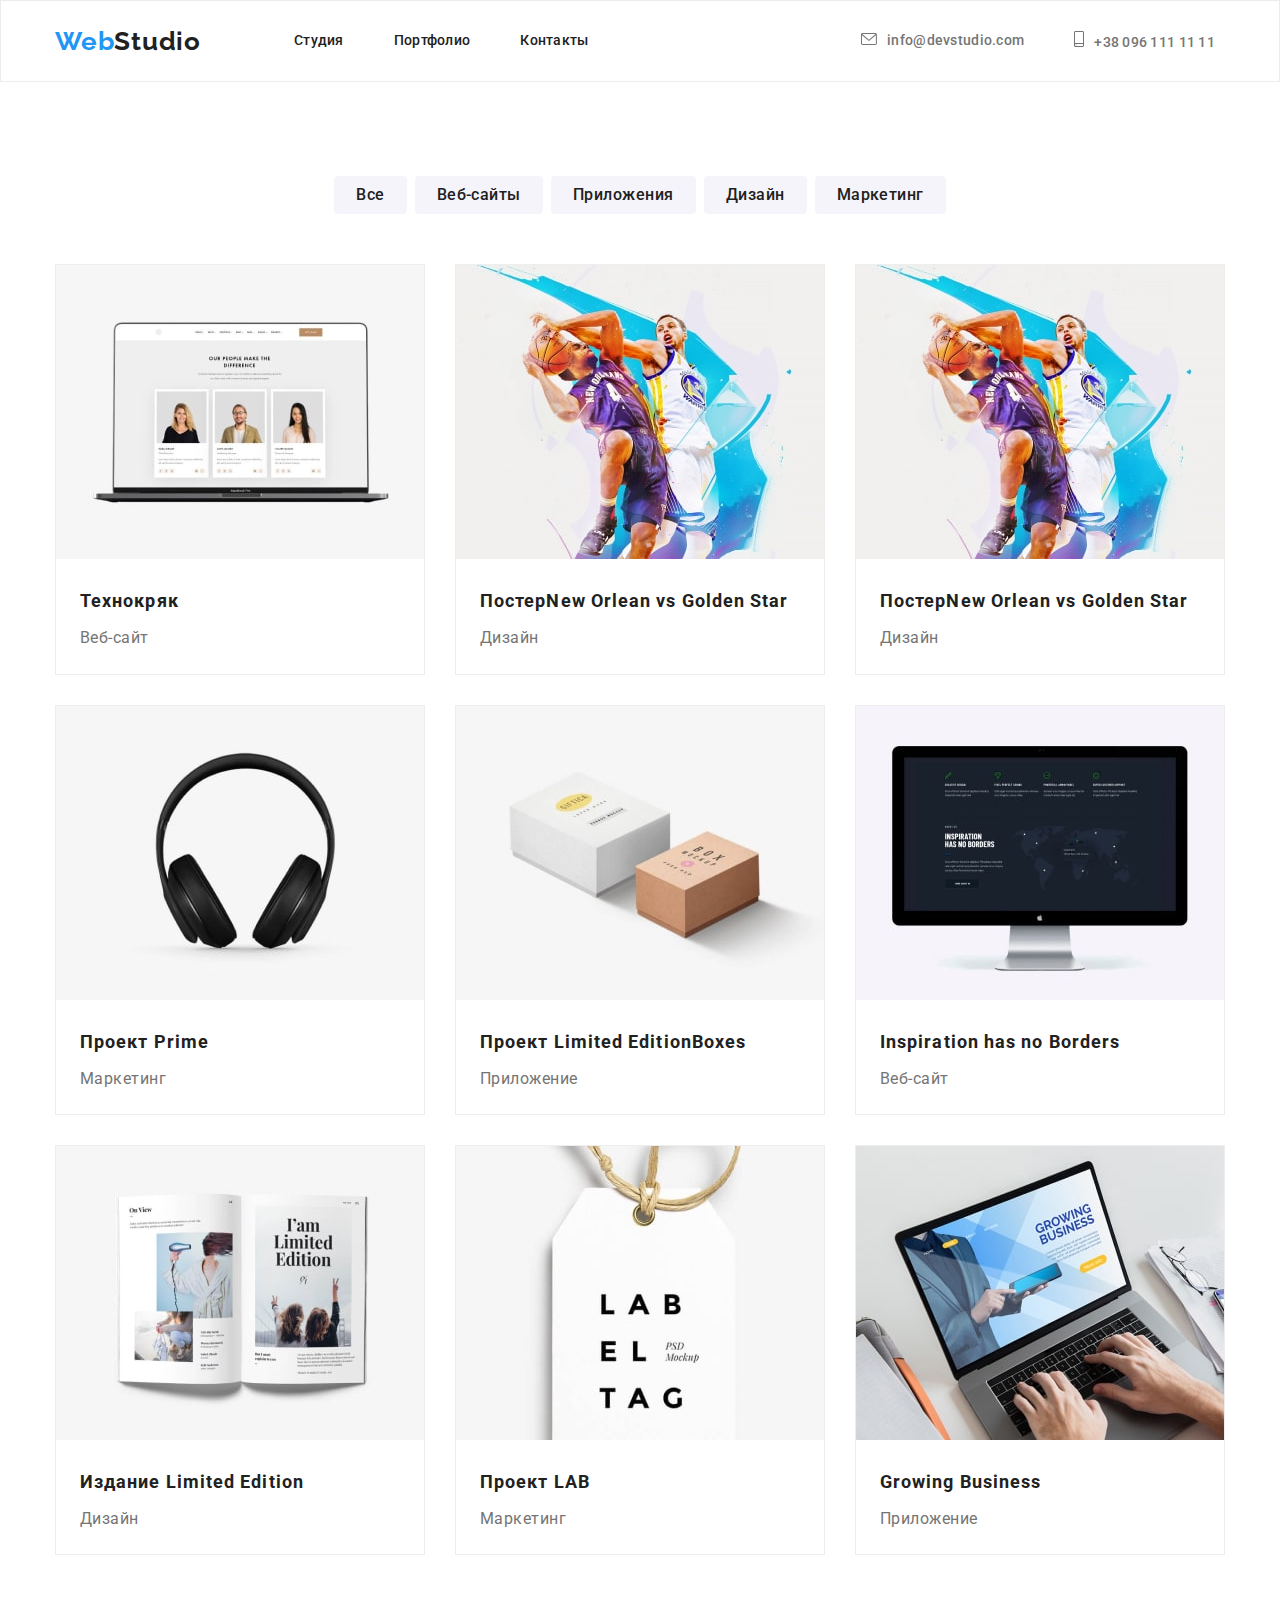
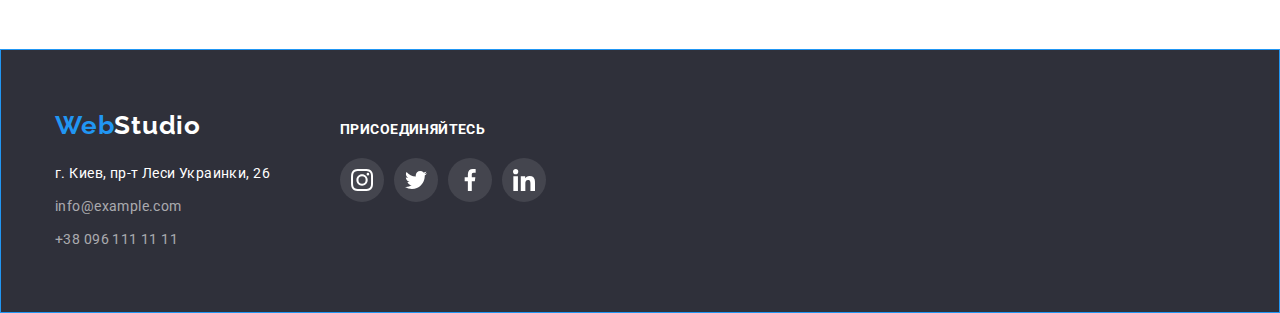
==== portfolio.html @ 925027ef "ДЗ-5" ====
<!DOCTYPE html>
<html lang="ru">
  <head>
    <meta charset="UTF-8" />
    <meta http-equiv="X-UA-Compatible" content="IE=edge" />
    <meta name="viewport" content="width=device-width, initial-scale=1.0" />
    <title>portfolio</title>
    <link
      href="https://fonts.googleapis.com/css2?family=Comfortaa&family=Montserrat:wght@400;500;700&family=Open+Sans:wght@400;600;700&family=Raleway:wght@400;600;700&family=Roboto:wght@400;500;700;900&display=swap"
      rel="stylesheet"
    />
    <link rel="stylesheet" href="https://cdnjs.cloudflare.com/ajax/libs/modern-normalize/1.1.0/modern-normalize.min.css">  
    <link rel="stylesheet" href="https://cdnjs.cloudflare.com/ajax/libs/modern-normalize/1.1.0/modern-normalize.min.css">
    <link rel="stylesheet" href="./CSS/styles.css" class="body"/>
  </head>
  <body>

    <!-- -------header------- -->

    <header class="page-header">
     <div class="conteiner header">
         <a href="./index.html" class="link header-text-first" lang="en"><span class="header-text">Web</span>Studio</a>
     <ul class="header-list">
        <li class="header-item"><a href="" class="header-link link">Студия</a></li>
        <li class="header-item"><a href="" class="header-link current link">Портфолио</a></li>
        <li class="header-item"><a href="" class="header-link link ">Контакты</a></li>
     </ul>
    <ul class="contacts">
         <li class="header-item-contact">
             <a href="mailtoinfo@devstudio.com" class="header-mail link">
                 <svg class="header-icon" width="16" height="12">
                             <use href="./images/icons.svg#icon-envelope"></use>
                         </svg>info@devstudio.com</a>
                        </li>
         <li class="header-item-contact">
             <a href="tel:+380961111111" class="header-tel link">
                 <svg class="header-icon" width="10" height="16">
                             <use href="./images/icons.svg#icon-smartphone"></use>
                         </svg>+38 096 111 11 11</a>
                        </li>
     </ul>
     </div>
 </header>

    <main>
      <section class="section-portfolio">
        <div class="conteiner button">
           <h1 class="visually-hidden">portfolio</h1>
        <ul class="button-list">
          <li class="item"><button type="button" class="button-item">Все</button></li>
          <li class="item"><button type="button" class="button-item">Веб-сайты</button></li>
          <li class="item"><button type="button" class="button-item">Приложения</button></li>
          <li class="item"><button type="button" class="button-item">Дизайн</button></li>
          <li class="item"><button type="button" class="button-item">Маркетинг</button></li>
        </ul>
        </div>
       

      <!-- -------EXAMPLES------- -->
    
        <div class="conteiner examples">
          <ul class="examples-list">
          <li class="examples-item">
            <a href="" class="examples-link">
              <div class="examples-color-text">
              <img
              src="./images/portfolio1.jpg"
              alt=""
              width="370"
              height="294"/>
              <p class="color-text">Ресурс предлагает комплексные предложения с разным уровнем функционала и сервисов. Все это позволит посетителю получить исчерпывающие сведения о компании или частном лице.</p>
            </div>

              <div class="card">
                <h2 class="examples-title link">Технокряк</h2>
            <p class="examples-text">Веб-сайт</p>
              </div>
            </a>
            
          </li>

          <li class="examples-item">
            <a href="" class="examples-link">
              <div class="examples-color-text">
              <img
              src="./images/portfolio2.jpg"
              alt="постер"
              width="370"
              height="294"/>
              <p class="color-text">Ресурс предлагает комплексные предложения с разным уровнем функционала и сервисов. Все это позволит посетителю получить исчерпывающие сведения о компании или частном лице.</p>
            </div>
            
              <div class="card">
                 <h2 class="examples-title">
              Постер<span lang="en">New Orlean vs Golden Star</span>
            </h2>
            <p class="examples-text">Дизайн</p>
              </div>
            </a>
            
          </li>
          <li class="examples-item">
            <a href="" class="examples-link">
              <div class="examples-color-text">
              <img
              src="./images/portfolio2.jpg"
              alt="постер"
              width="370"
              height="294"/>
              <p class="color-text">Ресурс предлагает комплексные предложения с разным уровнем функционала и сервисов. Все это позволит посетителю получить исчерпывающие сведения о компании или частном лице.</p>
            </div>
            
              <div class="card">
                 <h2 class="examples-title">
              Постер<span lang="en">New Orlean vs Golden Star</span>
            </h2>
            <p class="examples-text">Дизайн</p>
              </div>
            </a>
            
          </li>
          <li class="examples-item">
            <a href="" class="examples-link">
              <div class="examples-color-text">
              <img
              src="./images/portfolio4.jpg"
              alt="наушники"
              width="370"
              height="294"/>
              <p class="color-text">Ресурс предлагает комплексные предложения с разным уровнем функционала и сервисов. Все это позволит посетителю получить исчерпывающие сведения о компании или частном лице.</p>
            </div>
            
              <div class="card">
                <h2 class="examples-title">Проект <span lang="en">Prime</span></h2>
            <p class="examples-text">Маркетинг</p>
              </div>
            </a>
            
          </li>
          <li class="examples-item">
            <a href="" class="examples-link">
              <div class="examples-color-text">
              <img
              src="./images/portfolio5.jpg"
              alt="коробки"
              width="370"
              height="294"/>
              <p class="color-text">Ресурс предлагает комплексные предложения с разным уровнем функционала и сервисов. Все это позволит посетителю получить исчерпывающие сведения о компании или частном лице.</p>
            </div>
            
              <div class="card">
                <h2 class="examples-title">
              Проект <span lang="en">Limited EditionBoxes</span>
            </h2>
            <p class="examples-text">Приложение</p>
              </div>
            </a>
            
          </li>
          <li class="examples-item" >
            <a href="" class="examples-link">
              <div class="examples-color-text">
              <img src="./images/portfolio6.jpg" 
            alt="ноутбук"
              width="370"
              height="294"/>
              <p class="color-text">Ресурс предлагает комплексные предложения с разным уровнем функционала и сервисов. Все это позволит посетителю получить исчерпывающие сведения о компании или частном лице.</p>
            </div>
            
              <div class="card">
                <h2 class="examples-title" lang="en">Inspiration has no Borders</h2>
            <p class="examples-text">Веб-сайт</p>
              </div>
            </a>
            
          </li>
          <li class="examples-item">
            <a href="" class="examples-link">
              <div class="examples-color-text">
              <img
              src="./images/portfolio7.jpg"
              alt="журнал"
              width="370"
              height="294"/>
              <p class="color-text">Ресурс предлагает комплексные предложения с разным уровнем функционала и сервисов. Все это позволит посетителю получить исчерпывающие сведения о компании или частном лице.</p>
            </div>
            
              <div class="card">
                <h2 class="examples-title">Издание <span lang="en">Limited Edition</span>
            </h2>
            <p class="examples-text">Дизайн</p>
              </div>
            </a>
            
          </li>
          <li class="examples-item">
            <a href="" class="examples-link">
              <div class="examples-color-text">
              <img
              src="./images/portfolio8.jpg"
              alt="проект"
              width="370"
              height="294"
            />
            <p class="color-text">Ресурс предлагает комплексные предложения с разным уровнем функционала и сервисов. Все это позволит посетителю получить исчерпывающие сведения о компании или частном лице.</p>
            </div>
            
            <div class="card">
              <h2 class="examples-title">Проект <span lang="en">LAB</span></h2>
            <p class="examples-text">Маркетинг</p>
            </div>
            </a>
          
          </li>
          <li class="examples-item">
            <a href="" class="examples-link">
              <div class="examples-color-text">
              <img
              src="./images/portfolio9.jpg"
              alt="ноутбук"
              width="370"
              height="294"/>
              <p class="color-text">Ресурс предлагает комплексные предложения с разным уровнем функционала и сервисов. Все это позволит посетителю получить исчерпывающие сведения о компании или частном лице.</p>
            </div>
            
              <div class="card">
                <h2 class="examples-title" lang="en">Growing Business</h2>
            <p class="examples-text">Приложение</p>
              </div>
            </a>
          </li>
        </ul>
        </div>
      
      </section>
    </main>

    <!-- ---FOOTER--- -->
    <footer class="footer">

    <div class="conteiner">

        <ul class="footer-position">
    <li>
        <a href="" class="footer-link link" lang="en" ><span class="footer-text-first">Web</span><span class="footer-text-second">Studio</span></a>
<address class="footer-list"><a href="https://goo.gl/maps/AT3xG3cLioMoSBbq5" target="_blank" class="footer-link-map link">г. Киев, пр-т Леси Украинки, 26</a></address>
<ul>
    <li class="foote-list"><a href="mailto:info@example.com" class="footer-email link">info@example.com</a></li>
    <li><a href="tel:+380961111111" class="footer-tel link">+38 096 111 11 11</a></li>
</ul>
    </li>
    <li class="conteiner-footer-second">
        <h2 class="footer-title">присоединяйтесь</h2>
            <ul class="footer-action list">
                 <li class="footer-action-item">
                     <a href="" class="footer-action-link">
                         <svg class="footer-action-icon" width="22" height="22">
                             <use href="./images/icons.svg#icon-instagram"></use>
                         </svg>
                     </a>
                         
                </li>
                <li class="footer-action-item">
                     <a href="" class="footer-action-link">
                         <svg class="footer-action-icon" width="22" height="22">
                             <use href="./images/icons.svg#icon-twitter"></use>
                         </svg>
                     </a>
                         
                </li>
                <li class="footer-action-item">
                     <a href="" class="footer-action-link">
                         <svg class="footer-action-icon" width="22" height="22">
                             <use href="./images/icons.svg#icon-facebook"></use>
                         </svg>
                     </a>
                         
                </li>
                <li class="footer-action-item">
                     <a href="" class="footer-action-link">
                         <svg class="footer-action-icon" width="22" height="22">
                             <use href="./images/icons.svg#icon-linkedin"></use>
                         </svg>
                     </a>
                         
                </li>
                 
             </ul>
    </li>
</ul>

             </div>
    </div>
</footer>
  </body>
</html>
---- CSS/styles.css ----
:root {
  --main-title-color:#212121 ;
  --second-title-color: #757575;
  --third-title-color: #FFFFFF;;
  --accent-color: #2196F3; 
  --timing-function: cubic-bezier(0.4, 0, 0.2, 1);
}

body {
  font-family: "Roboto", sans-serif;
  background-color: #FFFFFF;

}

ul {
    list-style: none;
    padding: 0;
    margin: 0;
}

.link {
  text-decoration: none;
}

.visually-hidden {
  position: absolute;
  white-space: nowrap;
  width: 1px;
  height: 1px;
  overflow: hidden;
  border: 0;
  padding: 0;
  clip: rect(0 0 0 0);
  clip-path: inset(50%);
  margin: -1px;
}

.conteiner {
  width: 1200px;
  margin-left: 15px;
    margin-right: 15px;
  /* outline: 1px solid tomato; */
}

.h1,
.h2,
.h3,
.p,
.ul {
  margin-top: 0;
  margin-bottom: 0;
}

/* <!-- ---header--- --> */
.header {
display: flex;
align-items: center;
}

.page-header {
border: 1px solid  #ECECEC;
}

.header-text-first,
.header-text {
  font-family: 'Raleway', sans-serif;
  font-weight: 700;
font-size: 26px;
line-height: 1.19;
letter-spacing: 0.03em;
color: var(--main-title-color)
}

.header-text {
color: var(--accent-color);
}

.text {
color: #000000;
}

.header-icon {
align-items: center;
margin-right: 10px;
fill: currentColor;
}


.header-link:hover,
.header-link:focus,
.header-mail:hover,
.header-mail:focus,
.header-tel:hover,
.header-tel:focus {
  color: var(--accent-color);
}


.header-list {
  display: flex;
  margin-left: 93px;
}

.header-link,
.header-mail {
  font-weight: 500;
font-size: 14px;
line-height: 1.14;
letter-spacing: 0.02em;
color: var(--second-title-color);
transition: color 250ms cubic-bezier(0.4, 0, 0.2, 1);
}


.header-item:not(:last-child) {
  margin-right: 50px;
} 

.current {
  color: var(--accent-color);
   display: block;
  padding-bottom: 32px;
  padding-top: 32px;
  position: relative;
}

.header-link {
  display: block;
  padding-bottom: 32px;
  padding-top: 32px;
  font-weight: 500;
font-size: 14px;
line-height: 1.14;
letter-spacing: 0.02em;
color: #212121;
}

.current::after{
  content: '';
  display: block;
  width: 100%;
height: 4px;
margin-top: 28px;
position: absolute;
background: #2196F3;
border-radius: 2px;

opacity: 0;
transition: opacity 250ms var(--timing-function) ;
}

.header-link:hover::after {
  opacity: 1;
}

.header-mail {
color: var(--second-title-color);
margin-right: 50px;
}


.header-tel {
  font-weight: 500;
font-size: 14px;
line-height: 1.14;
letter-spacing: 0.02em;
  color: var(--second-title-color);
 margin-right: 10px;
 transition: color 250ms cubic-bezier(0.4, 0, 0.2, 1);
}

.contacts {
  margin-left: auto;
  display: flex;
  justify-content: center;
}

/* <!-- ---HERO--- --> */

.hero {
  background-color: #2F303A;
}

.overlay {
  min-width: 1600px;
  height: 600px;
  margin-right: auto;
  margin-left: auto;
  background-image: linear-gradient(
      rgba(47, 48, 58, 0.4),
      rgba(47, 48, 58, 0.4)
    ),
  url(../images/hero-picture.jpg);
   background-position: center;
  background-size: cover;
  background-repeat: no-repeat;
}

.conteiner-hero {
  text-align: center;
  padding-top: 200px;
  padding-bottom: 200px;
}

.hero-title {
  margin-top: 0;
  margin-bottom: 0;
  padding-bottom: 30px;
  font-weight: 900;
font-size: 44px;
line-height: 1.36;
letter-spacing: 0.06em;
text-transform: uppercase;
color: var(--third-title-color);
}
.hero-button {
  font-family: 'Roboto', sans-serif;
font-weight: 700;
font-size: 16px;
line-height: 1.88;
min-width: 200px;
min-height: 50px;
box-shadow: 0px 4px 4px rgba(0, 0, 0, 0.15);
border-radius: 4px;
border: none;
align-items: center;
letter-spacing: 0.06em;
color: #FFFFFF;
background-color: #2196F3;
position: relative;
}



/* <!-- ---benefits--- --> */

.benefits {
  padding-top: 94px;
  padding-bottom: 94px;
  
}

.benefits-list {
  display: flex;
  background-color: F5F4FA;
}

.benefits-cart {
  display: flex;
  align-items: center;
  justify-content: center;
 height: 120px;
 width: 270px;
 background-color: #F5F4FA;
 margin-bottom: 30px;
 
}

.benefits-icon {
  /* align-items: center;
  justify-content: center; */
}

.benefits-item {
  width: 270px;
  margin-right: 30px;
}

.benefits-item:last-child {
  margin-right: 0;
}


.benefits-item-tetle {
  margin-top: 0;
  margin-bottom: 0;
  margin-bottom: 10px;
  font-size: 14px;
line-height: 16px;
letter-spacing: 0.03em;
text-transform: uppercase;
color: var(--main-title-color);
}
.benefits-text {
  margin-top: 0;
  margin-bottom: 0;
  font-weight: 400;
font-size: 14px;
line-height: 1.71;
letter-spacing: 0.03em;
color: var(--second-title-color);
}

/* <!-- ---work--- --> */

.work {
  padding-bottom: 94px;
}

.work-title {
  margin-top: 0;
  margin-bottom: 50px;
  font-size: 36px;
line-height: 1.17;
text-align: center;
letter-spacing: 0.03em;
color: var(--main-title-color);
}

.work-list {
  display: flex;
  flex-wrap: wrap;
 
}

.work-item {
  margin-right: 30px;
}

.work-img {
  display: block; 
  max-width: 100%; 
  height: auto;
}



.work-item:last-child {
  margin-right: 0;
}

.work-top-text {
position: relative;
}


.top-text {
  font-weight: 700;
font-size: 14px;
line-height: 1.14;
text-align: center;
letter-spacing: 0.03em;
text-transform: uppercase;
color: var(--third-title-color);
  background: rgba(47, 48, 58, 0.8);
  padding: 27px 82px;
  margin-top: 0;
  margin-bottom: 0;
  width: 100%;
  position: absolute;
  bottom: 0;
}
/* <!-- ---team--- --> */

.team {
  background: #F5F4FA;
  padding-top: 94px;
  padding-bottom: 94px;
}

.team-title {
  margin-top: 0;
  margin-bottom: 50px;
  font-size: 36px;
line-height: 1.17;
text-align: center;
letter-spacing: 0.03em;
color: var(--main-title-color);
}

.team-list {
  display: flex;
}

.team-caption,
.team-text {
  
font-weight: 500;
font-size: 16px;
line-height: 1.19;
text-align: center;
letter-spacing: 0.03em;
color: var(--main-title-color);
}

.team-caption {
  margin-top: 0;
  margin-bottom: 10px;
}
.team-text {
  font-weight: 400;
  margin-top: 0;
  margin-bottom: 12;
color: var(--second-title-color);
}

.action {
  display: flex;
  justify-content: center;
  transition: color 250ms cubic-bezier(0.4, 0, 0.2, 1); 
}

.action-item {
  margin-right: 10px;
  width: 44px;
  height: 44px;
}

.action-link {
  width: 100%;
  height: 100%;
  background-color: var(--third-title-color);
  border-radius: 50%;
  display: flex;
  align-items: center;
  justify-content: center;
  color: #AFB1B8;
   transition: color 250ms cubic-bezier(0.4, 0, 0.2, 1),
   background-color 250ms cubic-bezier(0.4, 0, 0.2, 1);
  }

.action-item:last-child {
 margin-right: 0;
}


.action-icon {
  width: 22px;
  height: 22px;
align-items: center;
fill: currentColor;
}

.action-link:hover,
.action-link:focus {
  background-color: var(--accent-color);
}

.action-link:hover .action-icon,
.action-link:focus .action-icon  {
  fill: #FFFFFF;
}


.team-item {
 margin-right: 30px; 
 background-color: var(--third-title-color);
 box-shadow: 0px 1px 3px rgba(0, 0, 0, 0.12), 0px 1px 1px rgba(0, 0, 0, 0.14), 0px 2px 1px rgba(0, 0, 0, 0.2);
border-radius: 0px 0px 4px 4px;
}

.team-item-text {
  padding-top: 30px;
  padding-bottom: 30px;
}

.team-item:last-child {
  margin-right: 0;
}
/* ---CLIENTS--- */
.client {
  padding-top: 88px;
  padding-bottom: 96px;
}


.clients-title {
  margin-bottom: 50px;
  font-weight: 700;
font-size: 36px;
line-height: 1.17;
text-align: center;
letter-spacing: 0.03em;
color: var(--main-title-color);
}

.clients-list {
  display: flex;
  justify-content: center;
}

.clients-item {
  margin-right: 30px;
  width: 170px;
  height: 92px;
border-radius: 4px;
  border: 1px solid #AFB1B8;
}

.clients-item:last-child {
  margin-right: 0;
}

.clients-icon {
   align-items: center;
   justify-content: center;
fill: currentColor;
}

.clients-link {
  width: 100%;
  height: 100%;
  display: flex;
  justify-content: center;
  align-items: center;
  color: #AFB1B8;
transition: color 2500ms cubic-bezier(0.4, 0, 0.2, 1),
border-color 2500ms cubic-bezier(0.4, 0, 0.2, 1);
}

.clients-item:hover,
.clients-item:focus {
  border-color: var(--accent-color);
}


.clients-link:hover .clients-icon,
.clients-link:focus .clients-icon {
  fill: var(--accent-color);
 
}

.action-link:hover,
.action-link:focus {
  background-color: var(--accent-color);
  fill: var(--third-title-color);
}


/* <!-- ---footer--- --> */

.footer {
  background: #2F303A;
  padding-top: 60px;
  padding-bottom: 60px;
  border: 1px solid #2196F3;
}

.footer-position {
  display: flex;
  align-items: flex-start
}

.footer-link-map {
   font-size: 14px;
line-height: 1.71;
letter-spacing: 0.03em;
color: #FFFFFF;
font-style: normal;
}

.footer-list {
padding-top: 0;
  margin-bottom: 9px;
}

.footer-link {
  display: inline-block;
  margin-bottom: 20px;
  font-size: 14px;
line-height: 1.71;
letter-spacing: 0.03em;
color: rgba(255, 255, 255, 0.6);
transition: color 250ms cubic-bezier(0.4, 0, 0.2, 1);
}


.footer-link:hover,
.footer-link-map:focus {
  color: var(--accent-color);
}

.footer-text-first,
.footer-text-second  {
  font-family: 'Raleway', sans-serif;
font-style: normal;
font-weight: 700;
font-size: 26px;
line-height: 1.19;
letter-spacing: 0.03em;
color: var(--accent-color);

}
.footer-text-second {
color: #FFFFFF;
}

.footer-email,
.footer-tel {
  font-size: 14px;
line-height: 1.71;
letter-spacing: 0.03em;
color: rgba(255, 255, 255, 0.6);
}

.footer-email {
  font-size: 14px;
line-height: 1.71;
letter-spacing: 0.03em;
color: rgba(255, 255, 255, 0.6);
}

.foote-list {
   margin-bottom: 9px;
}

.conteiner-footer-second {
 margin-left: 70px;
}

.footer-title {
  margin-bottom: 20px;
  font-weight: 700;
font-size: 14px;
line-height: 1.14;
letter-spacing: 0.03em;
text-transform: uppercase;
color: #FFFFFF;
}

.footer-action {
  display: flex;
  justify-content: center;
}

.footer-action-item {
   width: 44px;
  height: 44px;
  margin-right: 10px;
}
.footer-action-item:last-child {
  margin-right: 0;
}

.footer-action-link {
width: 100%;
  height: 100%;
  background: rgba(255, 255, 255, 0.1);
  border-radius: 50%;
  display: flex;
  align-items: center;
  justify-content: center;
  fill: #ffffff;
  transition: color 250ms cubic-bezier(0.4, 0, 0.2, 1),
   background-color 250ms cubic-bezier(0.4, 0, 0.2, 1);
}

.footer-action-link:hover,
.footer-action-link:focus {
  background-color: var(--accent-color);
  fill: var(--third-title-color);
}



/* <!-- ---PORTFOLIO--- --> */
.section-portfolio {
  padding-top: 94px;
  padding-bottom: 94px;
}

.button-list {
display: flex;
margin-bottom: 50px;
justify-content: center;
text-decoration: none;
}

.item:not(:last-child) {
 margin-right: 8px;
}

.item  {
  /* transition: color 250ms cubic-bezier(0.4, 0, 0.2, 1); */
}

.button-item {
  display: block;
  font-family: 'Roboto', sans-serif;
  font-weight: 500;
font-size: 16px;
line-height: 1.63;
text-align: center;
letter-spacing: 0.03em;
color: var(--main-title-color);
background: #F5F4FA;
border-radius: 4px;
border: none;
padding: 6px 22px;
text-decoration: none;
 transition: color 250ms cubic-bezier(0.4, 0, 0.2, 1),
  background-color 250ms cubic-bezier(0.4, 0, 0.2, 1),
  box-shadow 250ms cubic-bezier(0.4, 0, 0.2, 1);
}

.button-item:hover,
.button-item:focus {
  color: var(--third-title-color);
  background-color: var(--accent-color);
  box-shadow: 0px 3px 1px rgba(0, 0, 0, 0.1), 0px 1px 2px rgba(0, 0, 0, 0.08), 0px 2px 2px rgba(0, 0, 0, 0.12);
border-radius: 4px;
}


.examples-title {
  margin-top: 0;
margin-bottom: 4px;
  font-size: 18px;
line-height: 2;
letter-spacing: 0.06em;
color: var(--main-title-color);
}
.examples-text {
 margin-top: 0;
 margin-bottom: 0;
  font-size: 16px;
line-height: 1.88;
letter-spacing: 0.03em;
color: var(--second-title-color);
}

.examples-list {
  display: flex;
flex-wrap: wrap;
}

.card {
  padding: 20px 24px;
}

.examples-item {
  margin-right: 30px;
  margin-bottom: 30px;
  width: 370px;
 background: #FFFFFF;
border: 1px solid #EEEEEE; 
}



.examples-item:nth-last-child(-n+3) {
  margin-bottom: 0;
}

.examples-item:nth-child(3n) {
  margin-right: 0;
}

 .examples-item:hover,
 .examples-item:focus {
   filter: drop-shadow(0px 4px 4px rgba(0, 0, 0, 0.25));
 }

 .examples-color-text {
position: relative;
overflow: hidden;
 }

 .color-text {
font-size: 18px;
line-height: 1.56;
letter-spacing: 0.03em;
color: var(--third-title-color);
background: rgba(33, 150, 243, 0.9);
padding: 63px 24px;
height: 100%;
margin-top: 0;
margin-bottom: 0;
position: absolute;
transform: translateY(101%);
top: 0;
transition: transform 250ms cubic-bezier(0.4, 0, 0.2, 1);
 }

 .examples-link:hover .color-text {
 transform: translateY(0); 
 
}

.examples-link {
 text-decoration: none;
}

.conteiner, .examples {
  width: 1200px;
  padding-right: 15px;
  padding-left: 15px;
  margin-right: auto;
  margin-left: auto;
}
/* ---MODAL--- */

.is-hidden {
  visibility: hidden;
  opacity: 0;
  pointer-events: none;
}

.backdrop {
  width: 100%;
  height: 100%;
  position: fixed;
  top: 0;
   background: rgba(0, 0, 0, 0.2);
   transition: opacity 250ms, visibility 250ms;
}




.modal {
  width: 528px;
  min-height: 581px;
  
  background-repeat: 10;
  position: absolute;
  top: 50%;
  left: 50%;
  transform: translate(-50%, -50%);
 background: #FFFFFF;
box-shadow: 0px 1px 3px rgba(0, 0, 0, 0.12), 0px 1px 1px rgba(0, 0, 0, 0.14), 0px 2px 1px rgba(0, 0, 0, 0.2);
border-radius: 4px;
}

.modal-close {
  width: 30px;
height: 30px;
border-radius: 50%;
position: absolute;
top: 8px;
right: 8px;
background: #FFFFFF;
border: 1px solid rgba(0, 0, 0, 0.1);
}

.modal-icon {
  width: 100%;
  height: 100%;
 justify-content: center;
align-items: center;
fill: #000000;
}
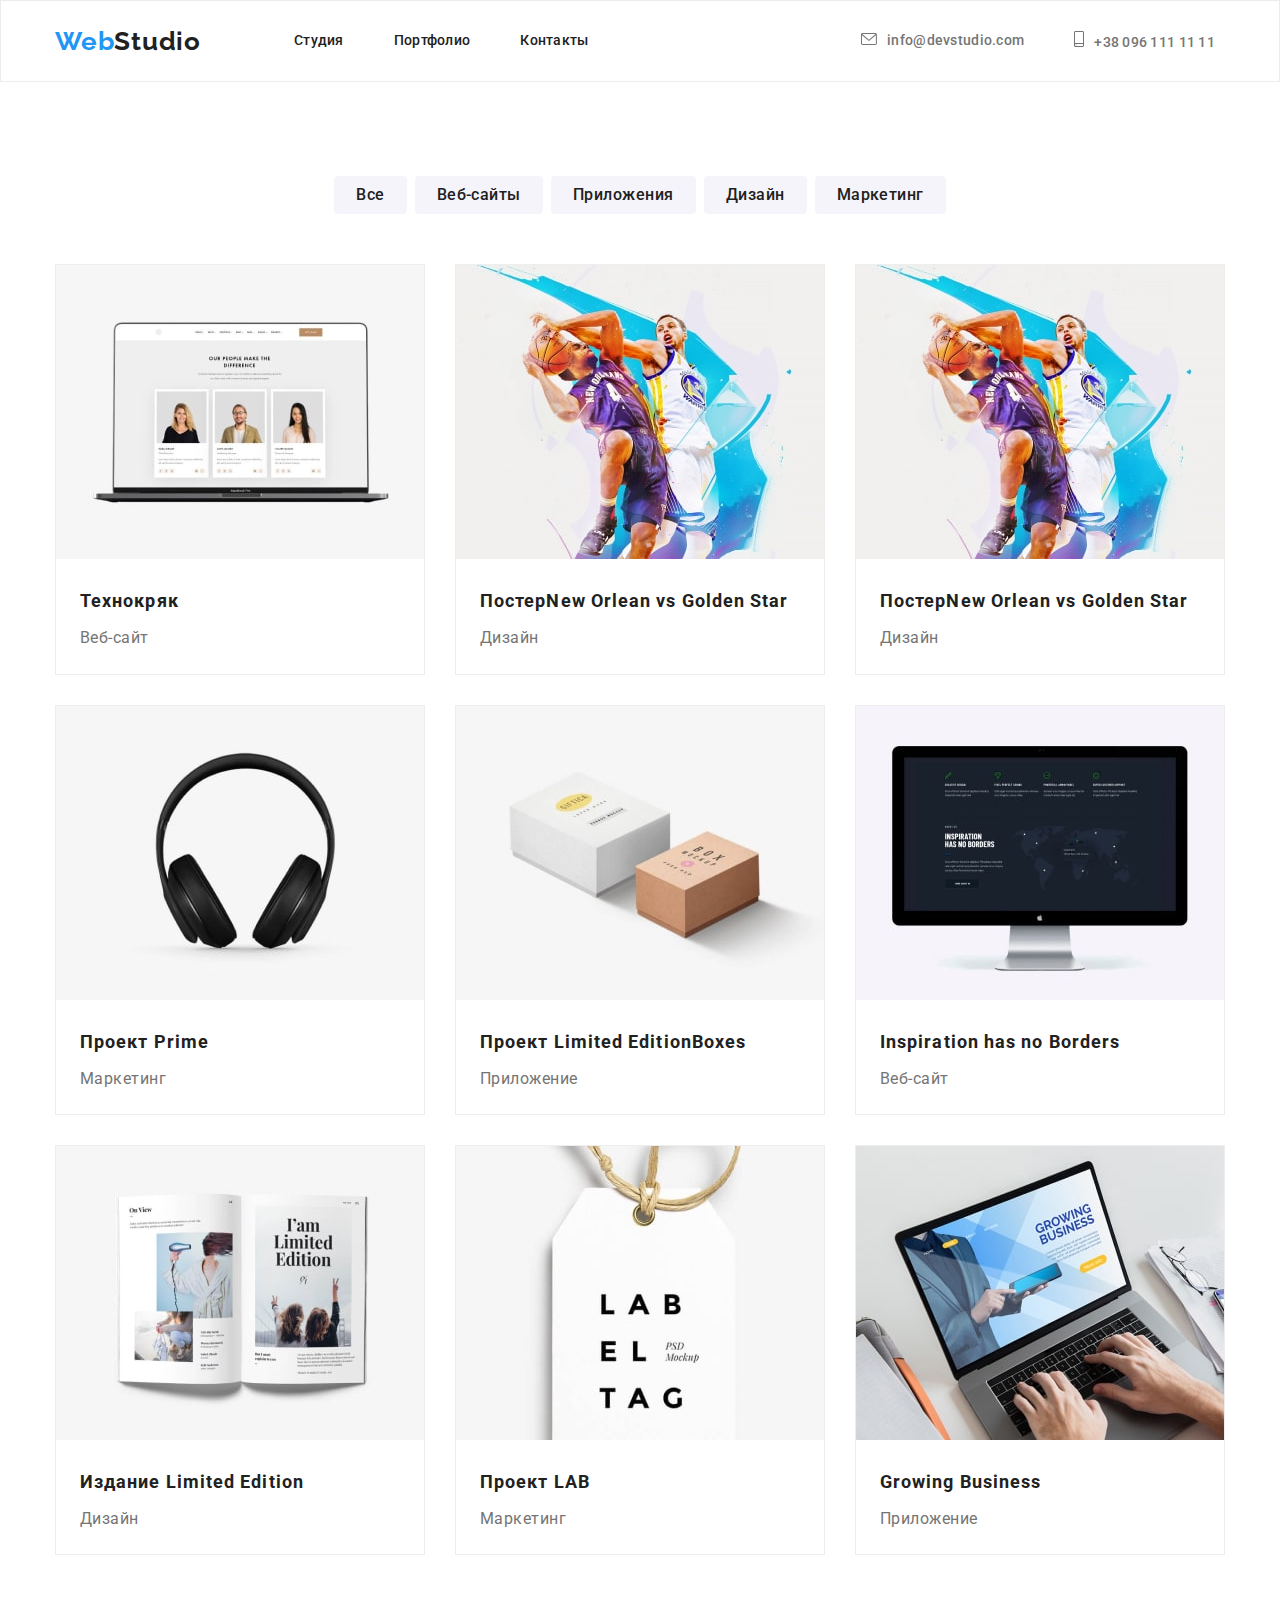
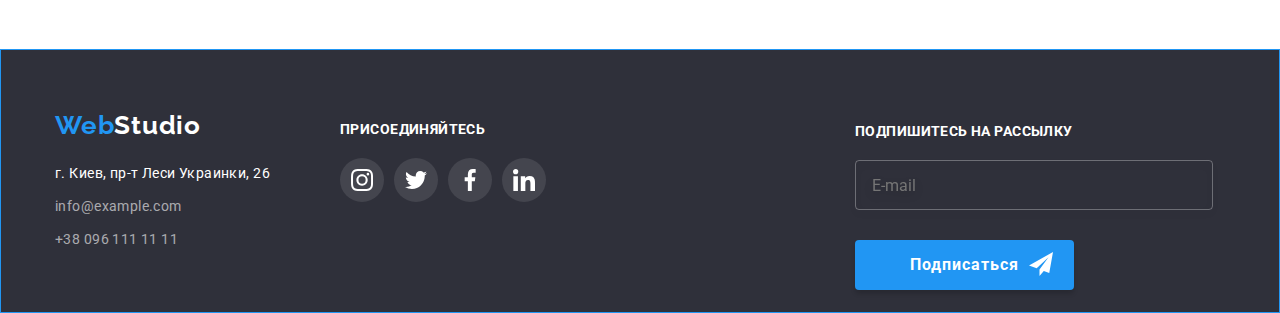
==== commit 7dfbe9c7: "добавила кнопку" ====
--- a/portfolio.html
+++ b/portfolio.html
@@ -287,6 +287,18 @@
                  
              </ul>
     </li>
+
+    <li class="footer-form">
+        <p class="footer-title">Подпишитесь на рассылку</p>
+        <form action="">
+            <input class="footer-input" type="text" name="" id="" placeholder="E-mail">
+            <button class="form-button" type="submit">Подписаться
+                <span><svg class="footer-form-icon" width="24" height="24">
+                             <use href="./images/icons2.svg#icon-send"></use>
+                         </svg></span>
+            </button>
+        </form>
+    </li>
 </ul>
 
              </div>
--- a/CSS/styles.css
+++ b/CSS/styles.css
@@ -538,8 +538,10 @@
 
 .footer-position {
   display: flex;
-  align-items: flex-start
-}
+  align-items: flex-start;
+ position: relative;
+}
+
 
 .footer-link-map {
    font-size: 14px;
@@ -606,6 +608,7 @@
 
 .conteiner-footer-second {
  margin-left: 70px;
+
 }
 
 .footer-title {
@@ -618,6 +621,8 @@
 color: #FFFFFF;
 }
 
+
+
 .footer-action {
   display: flex;
   justify-content: center;
@@ -651,6 +656,72 @@
   fill: var(--third-title-color);
 }
 
+.footer-input {
+ margin-right: 12px;
+ padding-left: 16px;
+border: 1px solid rgba(255, 255, 255, 0.3);
+filter: drop-shadow(0px 4px 4px rgba(0, 0, 0, 0.15));
+border-radius: 4px;
+width: 358px;
+height: 50px;
+background-color: transparent;
+}
+
+.footer-form {
+ position: absolute;
+ right: 0;
+
+}
+
+.form-button {
+  font-family: 'Roboto', sans-serif;
+font-weight: 700;
+font-size: 16px;
+line-height: 1.88;
+min-width: 200px;
+min-height: 50px;
+box-shadow: 0px 4px 4px rgba(0, 0, 0, 0.15);
+border-radius: 4px;
+border: none;
+letter-spacing: 0.06em;
+color: var(--third-title-color);
+background-color: var(--accent-color);
+position: relative;
+padding: 10px 55px;
+display: flex;
+align-items: center;
+margin-top: 30px;
+}
+
+.footer-button {
+   font-family: 'Roboto', sans-serif;
+font-weight: 700;
+font-size: 16px;
+line-height: 1.88;
+min-width: 200px;
+min-height: 50px;
+box-shadow: 0px 4px 4px rgba(0, 0, 0, 0.15);
+border-radius: 4px;
+border: none;
+letter-spacing: 0.06em;
+color: var(--third-title-color);
+background-color: var(--accent-color);
+position: relative;
+padding: 10px 28px;
+display: inline-flex;
+align-items: center;
+margin-top: 30px;
+
+}
+
+.footer-form-icon {
+fill: var(--third-title-color);
+margin-left: 10px;
+position: absolute;
+top: 0;
+transform: translateY(50%);
+}
+
 
 
 /* <!-- ---PORTFOLIO--- --> */
@@ -670,9 +741,6 @@
  margin-right: 8px;
 }
 
-.item  {
-  /* transition: color 250ms cubic-bezier(0.4, 0, 0.2, 1); */
-}
 
 .button-item {
   display: block;
@@ -787,6 +855,7 @@
   padding-left: 15px;
   margin-right: auto;
   margin-left: auto;
+
 }
 /* ---MODAL--- */
 
@@ -806,6 +875,7 @@
 }
 
 
+/* ---Modal--- */
 
 
 .modal {
@@ -833,11 +903,226 @@
 border: 1px solid rgba(0, 0, 0, 0.1);
 }
 
+.modal-close:hover .modal-icon {
+  fill: var(--accent-color);
+}
+
 .modal-icon {
   width: 100%;
   height: 100%;
  justify-content: center;
 align-items: center;
 fill: #000000;
-}
-
+fill: currentColor;
+}
+
+textarea {
+  resize: none;
+}
+
+.modal-form {
+box-shadow: 0px 1px 3px rgba(0, 0, 0, 0.12), 0px 1px 1px rgba(0, 0, 0, 0.14), 0px 2px 1px rgba(0, 0, 0, 0.2);
+border-radius: 4px;
+margin-left: auto;
+margin-right: auto;
+padding: 40px;
+}
+
+.form-comment {
+  width: 448px;
+  height: 120px;
+  padding: 12px 16px;
+}
+
+.form-field {
+  display: flex;
+  flex-direction: column;
+  position: relative;
+}
+
+.form-label {
+  display: block;
+  font-weight: 400;
+font-size: 12px;
+line-height: 1.17;
+letter-spacing: 0.01em;
+color: #757575;
+margin-bottom: 4px;
+margin-top: 10px;
+}
+
+.modal-text {
+  font-weight: 700;
+font-size: 20px;
+line-height: 1.15;
+text-align: center;
+letter-spacing: 0.03em;
+color: #212121;
+margin-top: 0;
+margin-bottom: 0;
+}
+
+.form-input {
+  width: 448px;
+  height: 40px;
+  border: 1px solid rgba(33, 33, 33, 0.2);
+border-radius: 4px;
+appearance: none;
+padding-left: 42px;
+position: relative;
+}
+
+
+.form-input:hover,
+ .form-input:focus,
+ .form-comment:hover,
+ .form-comment:focus {
+ border: 1px solid #2196F3;
+}
+
+.form-input:hover + .form-input::after,
+.form-input:focus + .form-input::after {
+  content: "";
+  width: 16px;
+  height: 1px;
+   background-color: #303030;
+  margin-left: 40px;
+}
+
+.form-input:hover + .form-icon,
+.form-input:focus + .form-icon {
+  fill: var(--accent-color);
+}
+
+
+
+/* .form-input:checked,
+ .form-input:checked,
+ .form-comment:checked,
+ .form-comment:checked {
+ border: 1px solid #2196F3;
+} */
+
+.form-input:focus {
+ border: 1px solid #2196F3;
+}
+
+.form-input:focus + .form-comment {
+   content: "";
+  width: 16px;
+  height: 1px;
+   background-color: #303030;
+  margin-left: 12px;
+}
+
+/* .form-input:hover .form-icon::after{
+  content: '';
+  width: 1px;
+  height: 16px;
+  color: #212121;
+    margin-left: 12px;
+}
+  */
+
+.form-comment {
+  border: 1px solid rgba(33, 33, 33, 0.2);
+border-radius: 4px;
+margin-bottom: 20px;
+}
+
+.form-field textarea::placeholder {
+font-size: 12px;
+line-height: 1.17;
+letter-spacing: 0.01em;
+color: rgba(117, 117, 117, 0.5);
+}
+
+.form-icon {
+  width: 18px;
+  height: 18px;
+  position: absolute;
+  left: 12px;
+  top: 50%;
+  transform: translateY(-50%);
+  fill: currentColor;
+}
+
+
+
+ .placeholder {
+  font-family: 'Roboto';
+font-style: normal;
+font-weight: 400;
+font-size: 14px;
+line-height: 16px;
+letter-spacing: 0.01em;
+color: rgba(117, 117, 117, 0.5);
+ }
+
+.form-input:checked + .checkbox-icon {
+/* fill: var(--accent-color); */
+background-color: #2196F3;
+background-size: contain;
+background-image: url(../images/icons2.svg#icon-policy);
+background-origin: border-box;
+border-color: #2196F3;
+}
+
+.position-icon {
+  position: relative;
+  transition: color 250ms cubic-bezier(0.4, 0, 0.2, 1),
+  background-color 250ms cubic-bezier(0.4, 0, 0.2, 1),
+  box-shadow 250ms cubic-bezier(0.4, 0, 0.2, 1);
+}
+
+
+
+.checkbox:checked + .checkbox-icon {
+background-color: var(--accent-color);
+background-image: url(../images/check.svg);
+background-size: contain;
+background-origin: border-box;
+background-color: #2196F3;
+}
+
+.checkbox {
+ position: relative;
+  white-space: nowrap;
+  width: 1px;
+  height: 1px;
+  overflow: hidden;
+  border: 0;
+  padding: 0;
+  clip: rect(0 0 0 0);
+  clip-path: inset(50%);
+ }
+
+.checkbox-icon {
+  width: 16px;
+  height: 15px;
+  display: inline-block;
+position: absolute;
+background: var(--third-title-color);
+border-radius: 2px;
+border-color: #2196F3;
+
+}
+
+
+.checkbox-label {
+  outline: 1px solid tomato;
+  display: flex;
+  align-items: center;
+ position: relative;
+}
+
+.agree-link {
+display: inline-block;
+font-size: 14px;
+line-height: 1.71;
+letter-spacing: 0.03em;
+margin-left: 4px;
+/* border-bottom: 1px solid var(--accent-color); */
+color: var(--accent-color);
+
+}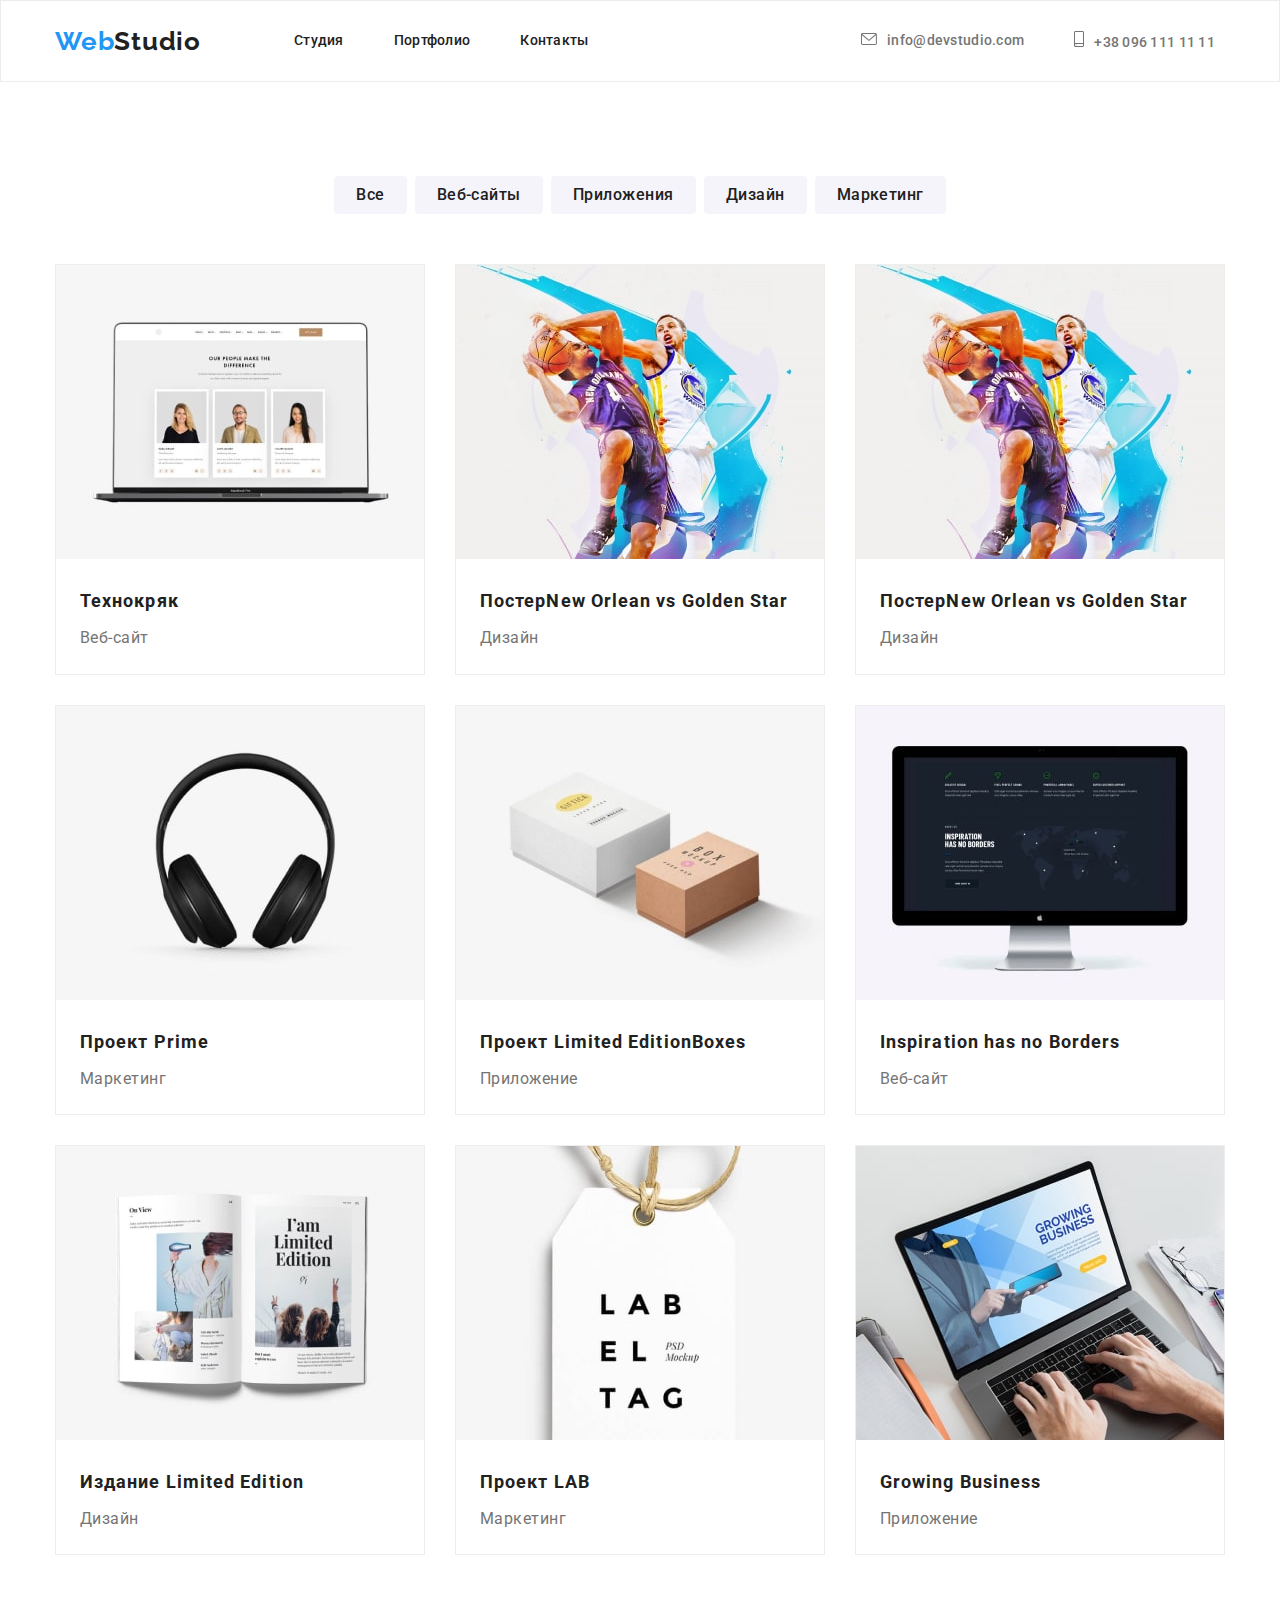
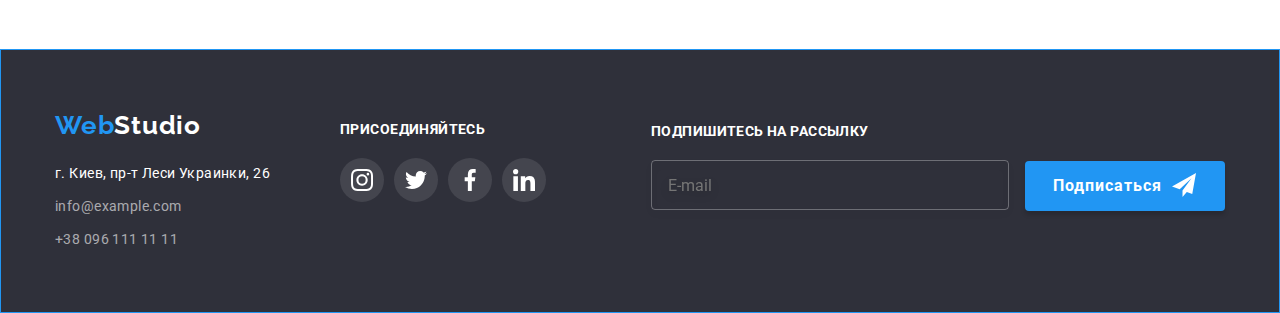
==== commit 34cadec7: "плавный переход" ====
--- a/portfolio.html
+++ b/portfolio.html
@@ -292,7 +292,7 @@
         <p class="footer-title">Подпишитесь на рассылку</p>
         <form action="">
             <input class="footer-input" type="text" name="" id="" placeholder="E-mail">
-            <button class="form-button" type="submit">Подписаться
+            <button class="footer-button" type="submit">Подписаться
                 <span><svg class="footer-form-icon" width="24" height="24">
                              <use href="./images/icons2.svg#icon-send"></use>
                          </svg></span>
--- a/CSS/styles.css
+++ b/CSS/styles.css
@@ -227,7 +227,7 @@
 letter-spacing: 0.06em;
 color: #FFFFFF;
 background-color: #2196F3;
-position: relative;
+/* position: relative; */
 }
 
 
@@ -254,11 +254,6 @@
  background-color: #F5F4FA;
  margin-bottom: 30px;
  
-}
-
-.benefits-icon {
-  /* align-items: center;
-  justify-content: center; */
 }
 
 .benefits-item {
@@ -686,12 +681,38 @@
 letter-spacing: 0.06em;
 color: var(--third-title-color);
 background-color: var(--accent-color);
-position: relative;
+margin-left: 124px;
 padding: 10px 55px;
-display: flex;
+display: block;
 align-items: center;
 margin-top: 30px;
-}
+text-align: center;
+}
+
+
+.button-item {
+  display: block;
+  font-family: 'Roboto', sans-serif;
+  font-weight: 500;
+font-size: 16px;
+line-height: 1.63;
+text-align: center;
+letter-spacing: 0.03em;
+color: var(--main-title-color);
+background: #F5F4FA;
+border-radius: 4px;
+border: none;
+padding: 6px 22px;
+text-decoration: none;
+ transition: color 250ms cubic-bezier(0.4, 0, 0.2, 1),
+  background-color 250ms cubic-bezier(0.4, 0, 0.2, 1),
+  box-shadow 250ms cubic-bezier(0.4, 0, 0.2, 1);
+}
+
+/* .form-button-first {
+  display: flex;
+  align-items: center;
+} */
 
 .footer-button {
    font-family: 'Roboto', sans-serif;
@@ -710,7 +731,7 @@
 padding: 10px 28px;
 display: inline-flex;
 align-items: center;
-margin-top: 30px;
+/* margin-top: 30px; */
 
 }
 
@@ -873,10 +894,6 @@
    background: rgba(0, 0, 0, 0.2);
    transition: opacity 250ms, visibility 250ms;
 }
-
-
-/* ---Modal--- */
-
 
 .modal {
   width: 528px;
@@ -914,6 +931,7 @@
 align-items: center;
 fill: #000000;
 fill: currentColor;
+transition: fill 250ms cubic-bezier(0.4, 0, 0.2, 1);
 }
 
 textarea {
@@ -932,6 +950,7 @@
   width: 448px;
   height: 120px;
   padding: 12px 16px;
+  outline: none;
 }
 
 .form-field {
@@ -962,6 +981,8 @@
 margin-bottom: 0;
 }
 
+
+
 .form-input {
   width: 448px;
   height: 40px;
@@ -970,6 +991,8 @@
 appearance: none;
 padding-left: 42px;
 position: relative;
+outline: none;
+transition: border 250ms cubic-bezier(0.4, 0, 0.2, 1);
 }
 
 
@@ -978,6 +1001,7 @@
  .form-comment:hover,
  .form-comment:focus {
  border: 1px solid #2196F3;
+ outline: none;
 }
 
 .form-input:hover + .form-input::after,
@@ -996,13 +1020,6 @@
 
 
 
-/* .form-input:checked,
- .form-input:checked,
- .form-comment:checked,
- .form-comment:checked {
- border: 1px solid #2196F3;
-} */
-
 .form-input:focus {
  border: 1px solid #2196F3;
 }
@@ -1015,19 +1032,11 @@
   margin-left: 12px;
 }
 
-/* .form-input:hover .form-icon::after{
-  content: '';
-  width: 1px;
-  height: 16px;
-  color: #212121;
-    margin-left: 12px;
-}
-  */
-
 .form-comment {
   border: 1px solid rgba(33, 33, 33, 0.2);
 border-radius: 4px;
 margin-bottom: 20px;
+transition: border 250ms cubic-bezier(0.4, 0, 0.2, 1);
 }
 
 .form-field textarea::placeholder {
@@ -1045,6 +1054,7 @@
   top: 50%;
   transform: translateY(-50%);
   fill: currentColor;
+  transition: fill 250ms cubic-bezier(0.4, 0, 0.2, 1);
 }
 
 
@@ -1070,19 +1080,6 @@
 
 .position-icon {
   position: relative;
-  transition: color 250ms cubic-bezier(0.4, 0, 0.2, 1),
-  background-color 250ms cubic-bezier(0.4, 0, 0.2, 1),
-  box-shadow 250ms cubic-bezier(0.4, 0, 0.2, 1);
-}
-
-
-
-.checkbox:checked + .checkbox-icon {
-background-color: var(--accent-color);
-background-image: url(../images/check.svg);
-background-size: contain;
-background-origin: border-box;
-background-color: #2196F3;
 }
 
 .checkbox {
@@ -1097,23 +1094,44 @@
   clip-path: inset(50%);
  }
 
+.checkbox:checked + .checkbox-icon {
+background-color: var(--accent-color);
+background-image: url(../images/check.svg);
+background-size: contain;
+background-origin: border-box;
+background-color: #2196F3;
+background-repeat: no-repeat;
+}
+
+
 .checkbox-icon {
   width: 16px;
   height: 15px;
   display: inline-block;
 position: absolute;
 background: var(--third-title-color);
-border-radius: 2px;
-border-color: #2196F3;
-
+top: 50%; 
+left: 0;
+transform: translateY(-50%);
+background-image: url(../images/icons3.svg);
+background-repeat: no-repeat;
+background-size: contain;
 }
 
 
 .checkbox-label {
-  outline: 1px solid tomato;
-  display: flex;
+ display: inline-block;
   align-items: center;
  position: relative;
+ margin-left: 13px;
+ padding-left: 24px;
+}
+
+.checkbox-text {
+  font-size: 14px;
+line-height: 1.71;
+letter-spacing: 0.03em;
+color: #757575;
 }
 
 .agree-link {
@@ -1122,7 +1140,6 @@
 line-height: 1.71;
 letter-spacing: 0.03em;
 margin-left: 4px;
-/* border-bottom: 1px solid var(--accent-color); */
+text-decoration-line: underline;
 color: var(--accent-color);
-
 }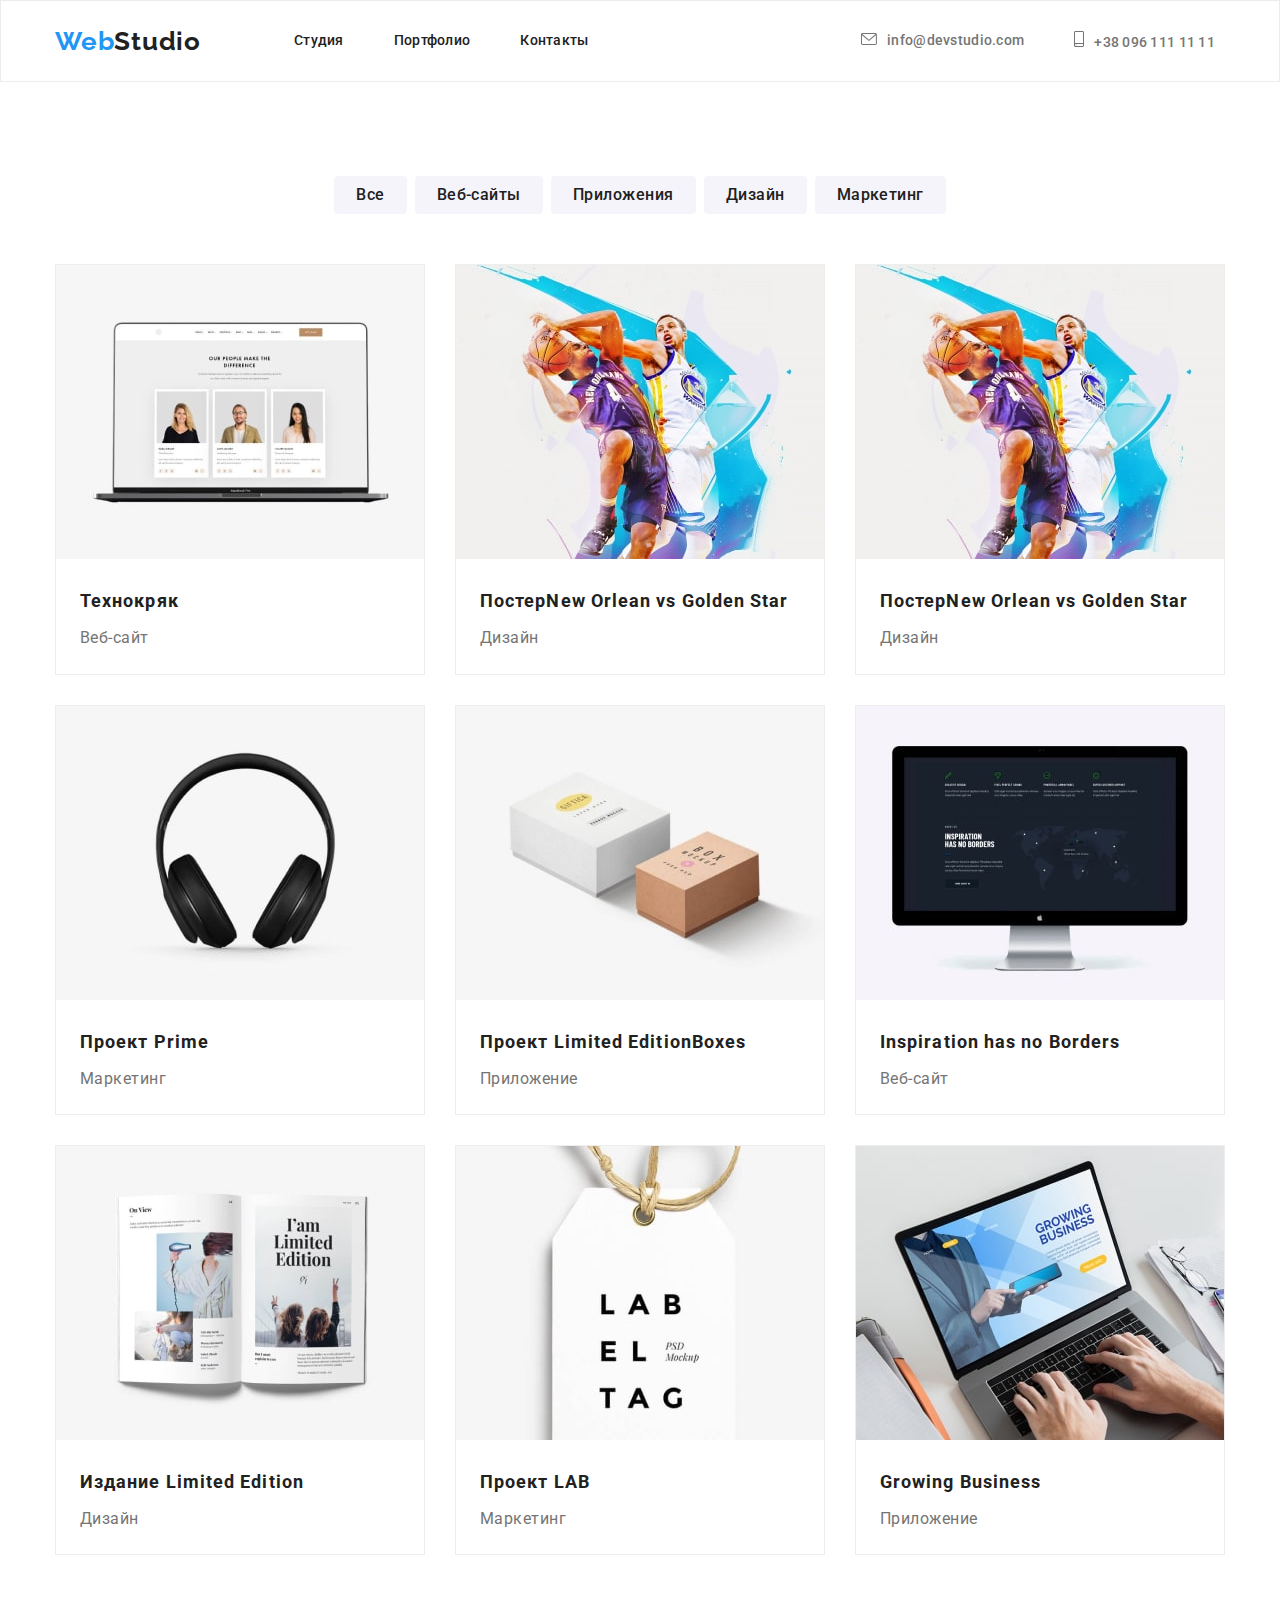
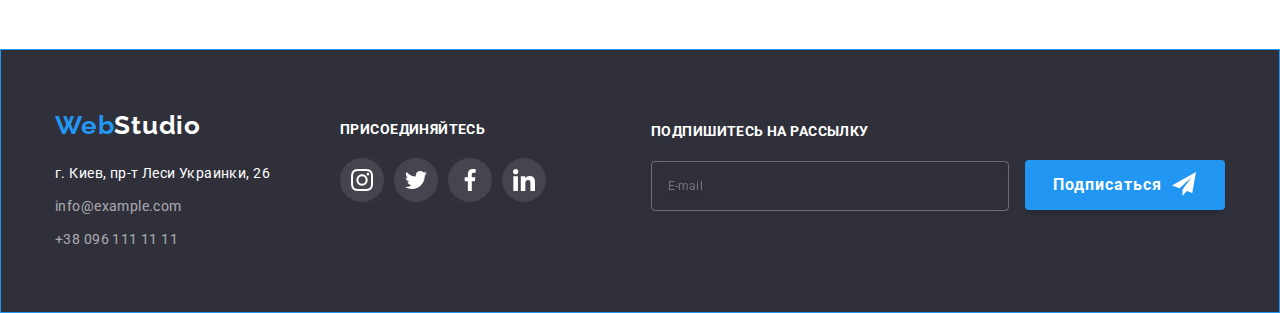
==== commit 6fde5229: "коррект2" ====
--- a/portfolio.html
+++ b/portfolio.html
@@ -291,7 +291,7 @@
     <li class="footer-form">
         <p class="footer-title">Подпишитесь на рассылку</p>
         <form action="">
-            <input class="footer-input" type="text" name="" id="" placeholder="E-mail">
+            <input class="footer-input footer-input-text" type="text" name="" id="" placeholder="E-mail">
             <button class="footer-button" type="submit">Подписаться
                 <span><svg class="footer-form-icon" width="24" height="24">
                              <use href="./images/icons2.svg#icon-send"></use>
--- a/CSS/styles.css
+++ b/CSS/styles.css
@@ -709,11 +709,6 @@
   box-shadow 250ms cubic-bezier(0.4, 0, 0.2, 1);
 }
 
-/* .form-button-first {
-  display: flex;
-  align-items: center;
-} */
-
 .footer-button {
    font-family: 'Roboto', sans-serif;
 font-weight: 700;
@@ -731,7 +726,6 @@
 padding: 10px 28px;
 display: inline-flex;
 align-items: center;
-/* margin-top: 30px; */
 
 }
 
@@ -925,8 +919,8 @@
 }
 
 .modal-icon {
-  width: 100%;
-  height: 100%;
+  width: 11PX;
+  height: 11PX;
  justify-content: center;
 align-items: center;
 fill: #000000;
@@ -1046,6 +1040,13 @@
 color: rgba(117, 117, 117, 0.5);
 }
 
+.footer-input-text{
+font-size: 12px;
+line-height: 1.17;
+letter-spacing: 0.01em;
+color: rgba(255, 255, 255, 0.6);;
+}
+
 .form-icon {
   width: 18px;
   height: 18px;
@@ -1073,7 +1074,7 @@
 /* fill: var(--accent-color); */
 background-color: #2196F3;
 background-size: contain;
-background-image: url(../images/icons2.svg#icon-policy);
+background-image: url(../images/icon-policy.svg);
 background-origin: border-box;
 border-color: #2196F3;
 }
@@ -1096,11 +1097,12 @@
 
 .checkbox:checked + .checkbox-icon {
 background-color: var(--accent-color);
-background-image: url(../images/check.svg);
+background-image: url(../images/icon-policy.svg);
 background-size: contain;
 background-origin: border-box;
 background-color: #2196F3;
 background-repeat: no-repeat;
+border-radius: 2px;
 }
 
 
